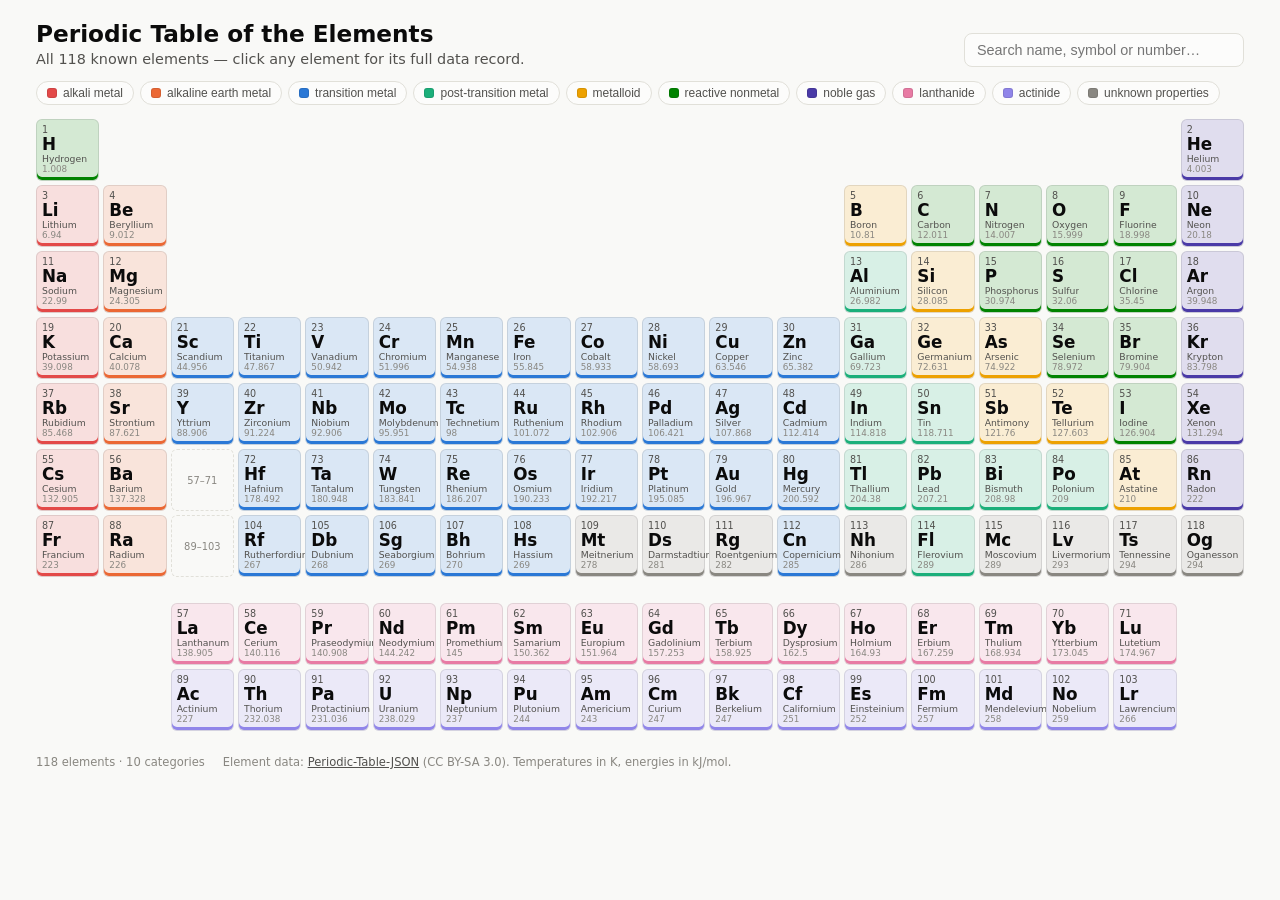
==== index.html @ 2567535f "Add interactive periodic table with per-element database objects - data/elements.js: database of all" ====
<!DOCTYPE html>
<html lang="en">
<head>
<meta charset="utf-8">
<meta name="viewport" content="width=device-width, initial-scale=1">
<title>Periodic Table of the Elements</title>
<link rel="stylesheet" href="css/style.css">
</head>
<body>
<div class="app">
  <header class="app-header">
    <div class="titles">
      <h1>Periodic Table of the Elements</h1>
      <p class="subtitle">All 118 known elements — click any element for its full data record.</p>
    </div>
    <div class="controls">
      <input id="search" type="search" placeholder="Search name, symbol or number…" autocomplete="off" aria-label="Search elements">
    </div>
  </header>

  <nav id="legend" class="legend" aria-label="Element categories"></nav>

  <div class="table-scroll">
    <main id="table" class="ptable" aria-label="Periodic table grid"></main>
  </div>

  <footer class="app-footer">
    <span id="count-note"></span>
    <span>Element data: <a href="https://github.com/Bowserinator/Periodic-Table-JSON" target="_blank" rel="noopener">Periodic-Table-JSON</a> (CC BY-SA 3.0). Temperatures in K, energies in kJ/mol.</span>
  </footer>
</div>

<dialog id="detail" class="detail" aria-labelledby="detail-name">
  <div class="detail-inner">
    <button class="close-btn" id="detail-close" aria-label="Close">✕</button>
    <div id="detail-body"></div>
    <div class="detail-nav">
      <button id="prev-el" class="nav-btn">← Prev</button>
      <button id="next-el" class="nav-btn">Next →</button>
    </div>
  </div>
</dialog>

<script src="data/elements.js"></script>
<script src="js/app.js"></script>
</body>
</html>
---- css/style.css ----
/* Periodic Table — theme-aware styles.
   Category accents come from a CVD-validated categorical palette; every tile
   also carries a text label, so color never works alone. */

:root {
  --surface-1: #fcfcfb;
  --page: #f9f9f7;
  --text-primary: #0b0b0b;
  --text-secondary: #52514e;
  --text-muted: #898781;
  --hairline: #e1e0d9;
  --ring: rgba(11, 11, 11, 0.10);
  --tint: 16%;            /* how strongly a tile is washed with its category hue */
  --tint-hover: 34%;

  --cat-alkali-metal: #e34948;
  --cat-alkaline-earth-metal: #eb6834;
  --cat-transition-metal: #2a78d6;
  --cat-post-transition-metal: #1baf7a;
  --cat-metalloid: #eda100;
  --cat-reactive-nonmetal: #008300;
  --cat-noble-gas: #4a3aa7;
  --cat-lanthanide: #e87ba4;
  --cat-actinide: #9085e9;
  --cat-unknown: #898781;
}

@media (prefers-color-scheme: dark) {
  :root {
    --surface-1: #1a1a19;
    --page: #0d0d0d;
    --text-primary: #ffffff;
    --text-secondary: #c3c2b7;
    --text-muted: #898781;
    --hairline: #2c2c2a;
    --ring: rgba(255, 255, 255, 0.10);
    --tint: 22%;
    --tint-hover: 40%;

    --cat-alkali-metal: #e66767;
    --cat-alkaline-earth-metal: #d95926;
    --cat-transition-metal: #3987e5;
    --cat-post-transition-metal: #199e70;
    --cat-metalloid: #c98500;
    --cat-noble-gas: #9085e9;
    --cat-actinide: #6d5fc9;
  }
}
:root[data-theme="light"] {
  --surface-1: #fcfcfb; --page: #f9f9f7;
  --text-primary: #0b0b0b; --text-secondary: #52514e; --text-muted: #898781;
  --hairline: #e1e0d9; --ring: rgba(11,11,11,0.10);
  --tint: 16%; --tint-hover: 34%;
  --cat-alkali-metal: #e34948; --cat-alkaline-earth-metal: #eb6834;
  --cat-transition-metal: #2a78d6; --cat-post-transition-metal: #1baf7a;
  --cat-metalloid: #eda100; --cat-noble-gas: #4a3aa7; --cat-actinide: #9085e9;
}
:root[data-theme="dark"] {
  --surface-1: #1a1a19; --page: #0d0d0d;
  --text-primary: #ffffff; --text-secondary: #c3c2b7; --text-muted: #898781;
  --hairline: #2c2c2a; --ring: rgba(255,255,255,0.10);
  --tint: 22%; --tint-hover: 40%;
  --cat-alkali-metal: #e66767; --cat-alkaline-earth-metal: #d95926;
  --cat-transition-metal: #3987e5; --cat-post-transition-metal: #199e70;
  --cat-metalloid: #c98500; --cat-noble-gas: #9085e9; --cat-actinide: #6d5fc9;
}

* { box-sizing: border-box; }

body {
  margin: 0;
  background: var(--page);
  color: var(--text-primary);
  font-family: system-ui, -apple-system, "Segoe UI", sans-serif;
}

.app { max-width: 1240px; margin: 0 auto; padding: 20px 16px 40px; }

.app-header {
  display: flex; flex-wrap: wrap; gap: 12px 24px;
  align-items: flex-end; justify-content: space-between;
  margin-bottom: 14px;
}
h1 { font-size: 1.45rem; margin: 0 0 4px; }
.subtitle { margin: 0; color: var(--text-secondary); font-size: 0.9rem; }

#search {
  width: 280px; max-width: 100%;
  padding: 8px 12px;
  border: 1px solid var(--hairline); border-radius: 8px;
  background: var(--surface-1); color: var(--text-primary);
  font-size: 0.9rem;
}
#search:focus { outline: 2px solid var(--cat-transition-metal); outline-offset: 1px; }

/* Legend — clickable category filter chips */
.legend { display: flex; flex-wrap: wrap; gap: 6px; margin-bottom: 14px; }
.legend-chip {
  display: inline-flex; align-items: center; gap: 6px;
  padding: 4px 10px; border-radius: 999px;
  border: 1px solid var(--hairline);
  background: var(--surface-1); color: var(--text-secondary);
  font-size: 0.75rem; cursor: pointer;
}
.legend-chip .swatch {
  width: 10px; height: 10px; border-radius: 3px;
  background: var(--chip-color); box-shadow: inset 0 0 0 1px var(--ring);
}
.legend-chip:hover { color: var(--text-primary); }
.legend-chip[aria-pressed="true"] {
  background: color-mix(in srgb, var(--chip-color) 20%, var(--surface-1));
  border-color: var(--chip-color);
  color: var(--text-primary);
}

/* The table grid: 18 columns, 10 rows (row 8 is the f-block spacer) */
.table-scroll { overflow-x: auto; padding-bottom: 6px; }
.ptable {
  display: grid;
  grid-template-columns: repeat(18, minmax(56px, 1fr));
  grid-template-rows: repeat(7, minmax(62px, auto)) 18px repeat(2, minmax(62px, auto));
  gap: 4px;
  min-width: 1080px;
}
.ptable .spacer-row { grid-column: 1 / -1; height: 14px; }

.el {
  grid-column: var(--x); grid-row: var(--y);
  position: relative;
  display: flex; flex-direction: column; justify-content: center;
  padding: 4px 5px 5px;
  border: 1px solid var(--ring);
  border-radius: 6px;
  background: color-mix(in srgb, var(--cat) var(--tint), var(--surface-1));
  box-shadow: inset 0 -3px 0 var(--cat);
  color: var(--text-primary);
  font: inherit; text-align: left; cursor: pointer;
  transition: transform 0.08s ease, background 0.08s ease, opacity 0.15s ease;
}
.el:hover, .el:focus-visible {
  background: color-mix(in srgb, var(--cat) var(--tint-hover), var(--surface-1));
  transform: translateY(-2px);
  z-index: 2;
}
.el:focus-visible { outline: 2px solid var(--text-primary); outline-offset: 1px; }
.el.dimmed { opacity: 0.15; }

.el .num { font-size: 0.6rem; color: var(--text-secondary); line-height: 1; }
.el .sym { font-size: 1.05rem; font-weight: 700; line-height: 1.2; }
.el .name {
  font-size: 0.58rem; color: var(--text-secondary);
  line-height: 1.1; overflow: hidden; text-overflow: ellipsis; white-space: nowrap;
}
.el .mass { font-size: 0.55rem; color: var(--text-muted); line-height: 1.1; }

/* markers linking main table to the f-block rows */
.fmarker {
  grid-column: var(--x); grid-row: var(--y);
  display: flex; align-items: center; justify-content: center;
  border: 1px dashed var(--hairline); border-radius: 6px;
  color: var(--text-muted); font-size: 0.62rem;
}

.app-footer {
  margin-top: 18px; display: flex; flex-wrap: wrap; gap: 4px 18px;
  color: var(--text-muted); font-size: 0.72rem;
}
.app-footer a { color: var(--text-secondary); }

/* Detail dialog */
.detail {
  border: 1px solid var(--hairline); border-radius: 14px;
  background: var(--surface-1); color: var(--text-primary);
  padding: 0; width: min(680px, calc(100vw - 32px));
  max-height: min(86vh, 760px);
}
.detail::backdrop { background: rgba(0, 0, 0, 0.45); }
.detail-inner { padding: 22px 24px 18px; }

.close-btn {
  position: absolute; top: 12px; right: 12px;
  border: 1px solid var(--hairline); border-radius: 8px;
  background: transparent; color: var(--text-secondary);
  width: 30px; height: 30px; cursor: pointer; font-size: 0.85rem;
}
.close-btn:hover { color: var(--text-primary); }

.detail-head { display: flex; gap: 16px; align-items: center; margin-bottom: 6px; }
.detail-tile {
  flex: none; width: 84px; height: 84px; border-radius: 10px;
  display: flex; flex-direction: column; align-items: center; justify-content: center;
  background: color-mix(in srgb, var(--cat) 24%, var(--surface-1));
  box-shadow: inset 0 -4px 0 var(--cat), inset 0 0 0 1px var(--ring);
}
.detail-tile .sym { font-size: 1.9rem; font-weight: 700; line-height: 1; }
.detail-tile .num { font-size: 0.75rem; color: var(--text-secondary); margin-top: 4px; }
.detail-head h2 { margin: 0 0 6px; font-size: 1.5rem; }
#detail-body .cat-chip {
  display: inline-flex; align-items: center; gap: 6px;
  font-size: 0.72rem; color: var(--text-secondary);
  border: 1px solid var(--hairline); border-radius: 999px; padding: 3px 10px;
}
#detail-body .cat-chip .swatch {
  width: 9px; height: 9px; border-radius: 3px; background: var(--cat);
}

.detail-summary { color: var(--text-secondary); font-size: 0.86rem; line-height: 1.5; margin: 12px 0 14px; }

.props {
  display: grid; grid-template-columns: repeat(auto-fill, minmax(190px, 1fr));
  gap: 8px; margin-bottom: 12px;
}
.prop {
  border: 1px solid var(--hairline); border-radius: 8px; padding: 7px 10px;
}
.prop .k { font-size: 0.62rem; text-transform: uppercase; letter-spacing: 0.04em; color: var(--text-muted); }
.prop .v { font-size: 0.85rem; margin-top: 2px; overflow-wrap: anywhere; }
.prop.wide { grid-column: 1 / -1; }

.shells { display: flex; flex-wrap: wrap; gap: 5px; margin-top: 3px; }
.shell {
  border: 1px solid var(--hairline); border-radius: 6px;
  padding: 2px 7px; font-size: 0.75rem; color: var(--text-secondary);
}
.shell b { color: var(--text-primary); }

.detail-src { font-size: 0.72rem; color: var(--text-muted); }
.detail-src a { color: var(--text-secondary); }

.detail-nav { display: flex; justify-content: space-between; margin-top: 14px; }
.nav-btn {
  border: 1px solid var(--hairline); border-radius: 8px;
  background: transparent; color: var(--text-secondary);
  padding: 6px 14px; font-size: 0.8rem; cursor: pointer;
}
.nav-btn:hover:not(:disabled) { color: var(--text-primary); border-color: var(--text-muted); }
.nav-btn:disabled { opacity: 0.35; cursor: default; }

@media (max-width: 720px) {
  .el .mass { display: none; }
  .ptable { min-width: 940px; grid-template-columns: repeat(18, minmax(48px, 1fr)); grid-auto-rows: minmax(54px, auto); }
}
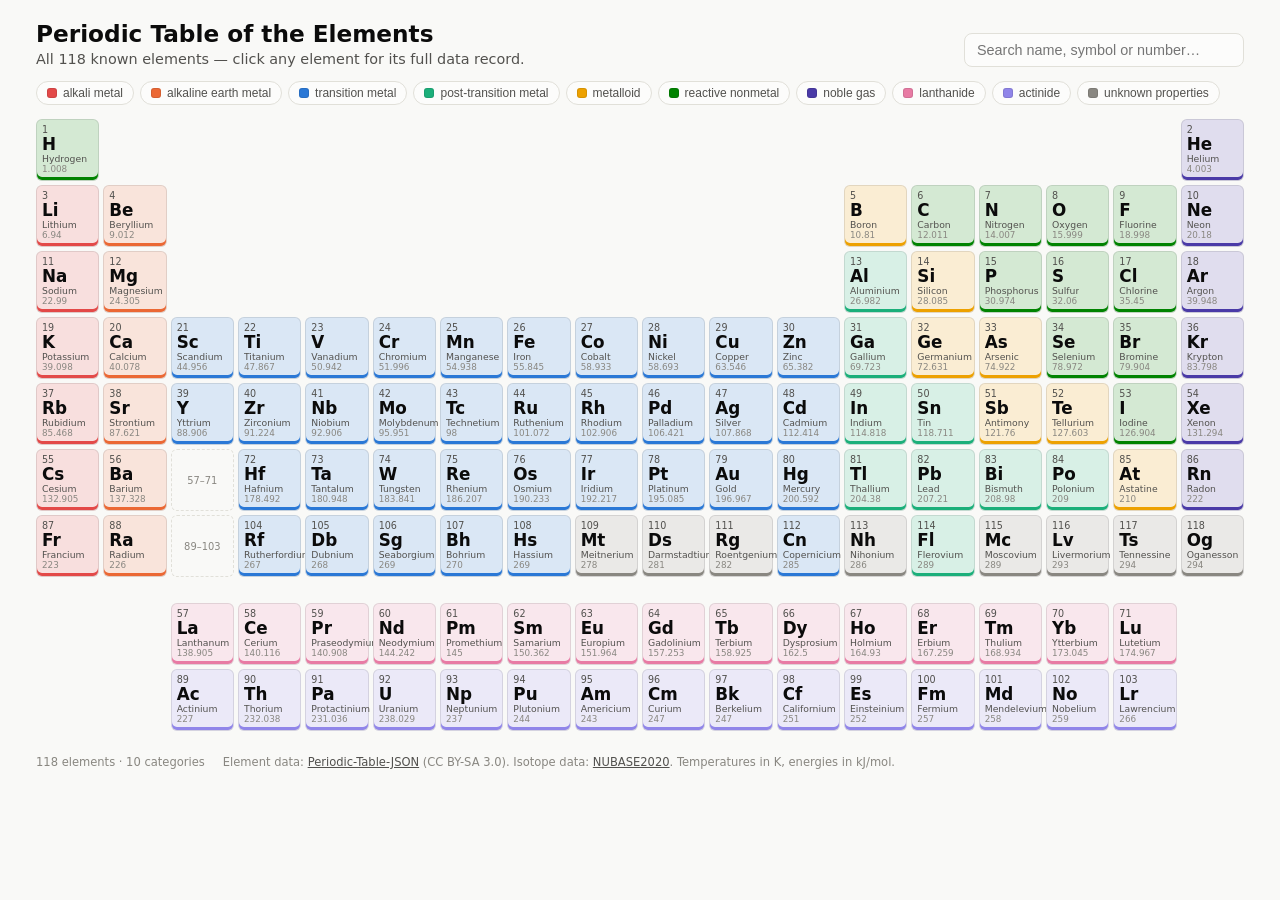
==== commit 97ab3a5c: "Add full isotope tables and decay-chain tracing to element cards - data/isotopes.js: new database of" ====
--- a/index.html
+++ b/index.html
@@ -26,7 +26,7 @@
 
   <footer class="app-footer">
     <span id="count-note"></span>
-    <span>Element data: <a href="https://github.com/Bowserinator/Periodic-Table-JSON" target="_blank" rel="noopener">Periodic-Table-JSON</a> (CC BY-SA 3.0). Temperatures in K, energies in kJ/mol.</span>
+    <span>Element data: <a href="https://github.com/Bowserinator/Periodic-Table-JSON" target="_blank" rel="noopener">Periodic-Table-JSON</a> (CC BY-SA 3.0). Isotope data: <a href="https://doi.org/10.1088/1674-1137/abddae" target="_blank" rel="noopener">NUBASE2020</a>. Temperatures in K, energies in kJ/mol.</span>
   </footer>
 </div>
 
@@ -42,6 +42,7 @@
 </dialog>
 
 <script src="data/elements.js"></script>
+<script src="data/isotopes.js"></script>
 <script src="js/app.js"></script>
 </body>
 </html>
--- a/css/style.css
+++ b/css/style.css
@@ -23,6 +23,9 @@
   --cat-lanthanide: #e87ba4;
   --cat-actinide: #9085e9;
   --cat-unknown: #898781;
+
+  --stable: #0ca30c;
+  --stable-ink: #006300;
 }
 
 @media (prefers-color-scheme: dark) {
@@ -44,6 +47,7 @@
     --cat-metalloid: #c98500;
     --cat-noble-gas: #9085e9;
     --cat-actinide: #6d5fc9;
+    --stable-ink: #0ca30c;
   }
 }
 :root[data-theme="light"] {
@@ -54,6 +58,7 @@
   --cat-alkali-metal: #e34948; --cat-alkaline-earth-metal: #eb6834;
   --cat-transition-metal: #2a78d6; --cat-post-transition-metal: #1baf7a;
   --cat-metalloid: #eda100; --cat-noble-gas: #4a3aa7; --cat-actinide: #9085e9;
+  --stable: #0ca30c; --stable-ink: #006300;
 }
 :root[data-theme="dark"] {
   --surface-1: #1a1a19; --page: #0d0d0d;
@@ -63,6 +68,7 @@
   --cat-alkali-metal: #e66767; --cat-alkaline-earth-metal: #d95926;
   --cat-transition-metal: #3987e5; --cat-post-transition-metal: #199e70;
   --cat-metalloid: #c98500; --cat-noble-gas: #9085e9; --cat-actinide: #6d5fc9;
+  --stable: #0ca30c; --stable-ink: #0ca30c;
 }
 
 * { box-sizing: border-box; }
@@ -171,8 +177,8 @@
 .detail {
   border: 1px solid var(--hairline); border-radius: 14px;
   background: var(--surface-1); color: var(--text-primary);
-  padding: 0; width: min(680px, calc(100vw - 32px));
-  max-height: min(86vh, 760px);
+  padding: 0; width: min(880px, calc(100vw - 32px));
+  max-height: min(88vh, 860px);
 }
 .detail::backdrop { background: rgba(0, 0, 0, 0.45); }
 .detail-inner { padding: 22px 24px 18px; }
@@ -224,6 +230,74 @@
 }
 .shell b { color: var(--text-primary); }
 
+/* Isotopes section */
+.iso-section { margin: 6px 0 12px; border-top: 1px solid var(--hairline); padding-top: 12px; }
+.iso-section h3 { margin: 0 0 4px; font-size: 1.02rem; }
+.iso-count { font-size: 0.72rem; font-weight: 400; color: var(--text-muted); margin-left: 6px; }
+.iso-facts { margin: 0 0 2px; font-size: 0.78rem; color: var(--text-secondary); }
+.iso-hint { margin: 0 0 8px; font-size: 0.7rem; color: var(--text-muted); }
+
+.iso-scroll {
+  max-height: 340px; overflow: auto;
+  border: 1px solid var(--hairline); border-radius: 8px;
+}
+.iso-table { border-collapse: collapse; width: 100%; font-size: 0.76rem; }
+.iso-table th {
+  position: sticky; top: 0; z-index: 1;
+  background: var(--surface-1); color: var(--text-muted);
+  font-size: 0.62rem; text-transform: uppercase; letter-spacing: 0.04em;
+  text-align: left; padding: 7px 10px; border-bottom: 1px solid var(--hairline);
+}
+.iso-table td {
+  padding: 5px 10px; border-bottom: 1px solid var(--hairline);
+  white-space: nowrap; font-variant-numeric: tabular-nums;
+}
+.iso-table tbody tr:last-child td { border-bottom: none; }
+.iso-table .nuc { font-weight: 600; }
+.iso-table .mass { color: var(--text-secondary); }
+.iso-row.radioactive { cursor: pointer; }
+.iso-row.radioactive:hover td, .iso-row.radioactive:focus-visible td {
+  background: color-mix(in srgb, var(--cat) 10%, transparent);
+}
+
+.stable-badge {
+  display: inline-block; padding: 1px 8px; border-radius: 999px;
+  font-size: 0.66rem; font-weight: 600;
+  color: var(--stable-ink); background: color-mix(in srgb, var(--stable) 18%, transparent);
+}
+.isomer-badge {
+  margin-left: 5px; padding: 0 5px; border-radius: 5px;
+  font-size: 0.62rem; font-weight: 400; color: var(--text-muted);
+  border: 1px solid var(--hairline);
+}
+.decay-chip {
+  display: inline-block; margin-right: 4px; padding: 1px 7px;
+  border: 1px solid var(--hairline); border-radius: 999px;
+  font-size: 0.68rem; color: var(--text-secondary);
+}
+.ab .ab-bar {
+  display: inline-block; vertical-align: middle;
+  width: calc(var(--w) * 0.42); max-width: 42px; height: 7px;
+  margin-right: 6px; border-radius: 3px;
+  background: color-mix(in srgb, var(--cat) 65%, var(--surface-1));
+}
+
+/* Decay chain */
+.chain-row > td { background: color-mix(in srgb, var(--cat) 5%, transparent); white-space: normal; }
+.chain { display: flex; flex-wrap: wrap; align-items: center; gap: 5px 7px; padding: 4px 0; }
+.chain-pill {
+  display: inline-flex; flex-direction: column; align-items: center;
+  padding: 3px 9px; border-radius: 8px;
+  border: 1px solid var(--hairline); background: var(--surface-1);
+}
+.chain-pill b { font-size: 0.8rem; }
+.chain-pill small { font-size: 0.6rem; color: var(--text-muted); }
+.chain-pill.stable { border-color: var(--stable); box-shadow: inset 0 0 0 1px var(--stable); }
+.chain-pill.fission { border-style: dashed; }
+.chain-arrow { font-size: 0.7rem; color: var(--text-secondary); white-space: nowrap; }
+.chain-note { font-size: 0.7rem; color: var(--text-secondary); padding: 2px 0 4px; }
+.iso-src { margin: 8px 0 0; font-size: 0.66rem; color: var(--text-muted); }
+
 .detail-src { font-size: 0.72rem; color: var(--text-muted); }
 .detail-src a { color: var(--text-secondary); }
 
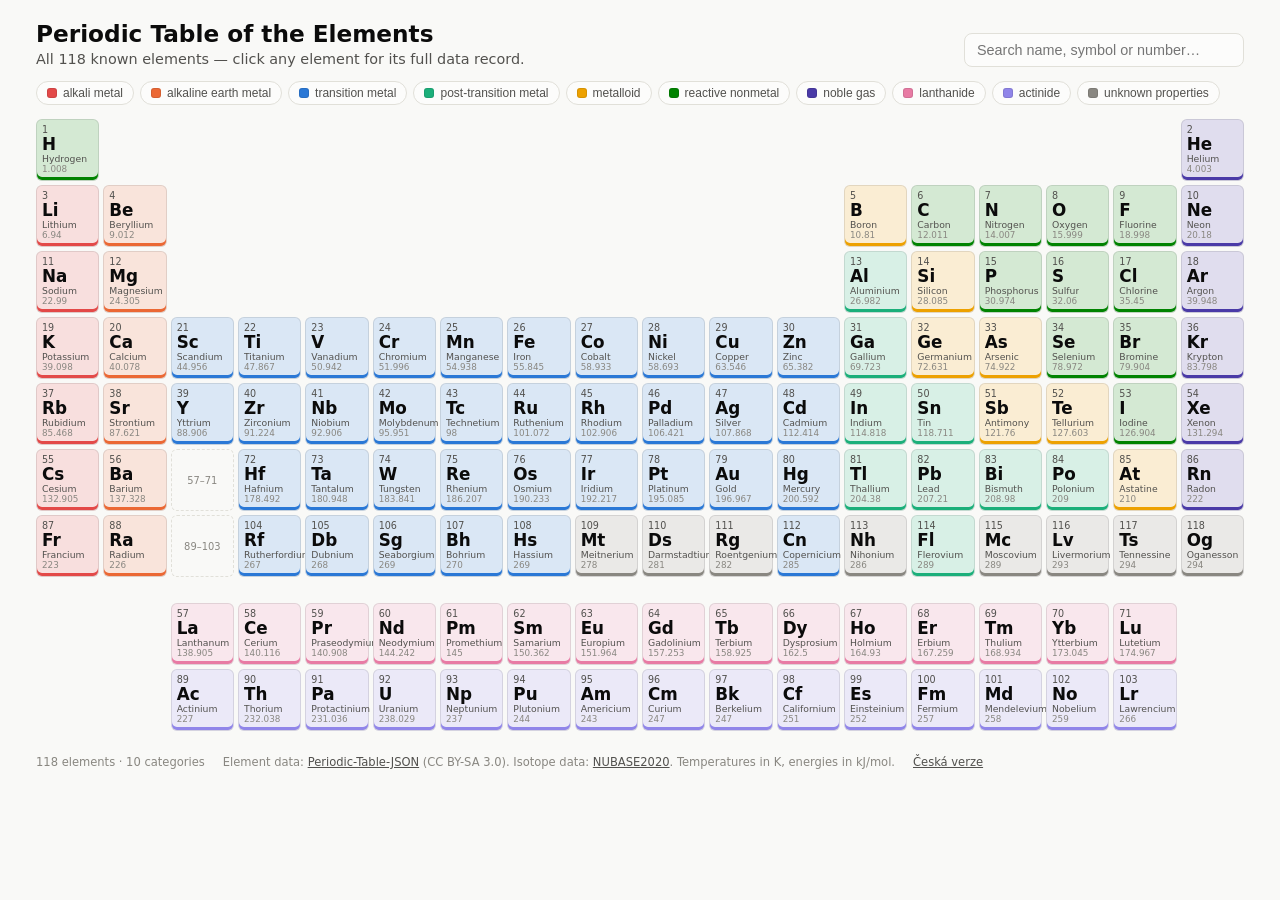
==== commit f9d86002: "Add Czech version (PSChP.html) and back up raw source datasets - PSChP.html: Czech edition of the pe" ====
--- a/index.html
+++ b/index.html
@@ -27,6 +27,7 @@
   <footer class="app-footer">
     <span id="count-note"></span>
     <span>Element data: <a href="https://github.com/Bowserinator/Periodic-Table-JSON" target="_blank" rel="noopener">Periodic-Table-JSON</a> (CC BY-SA 3.0). Isotope data: <a href="https://doi.org/10.1088/1674-1137/abddae" target="_blank" rel="noopener">NUBASE2020</a>. Temperatures in K, energies in kJ/mol.</span>
+    <span><a href="PSChP.html">Česká verze</a></span>
   </footer>
 </div>
 
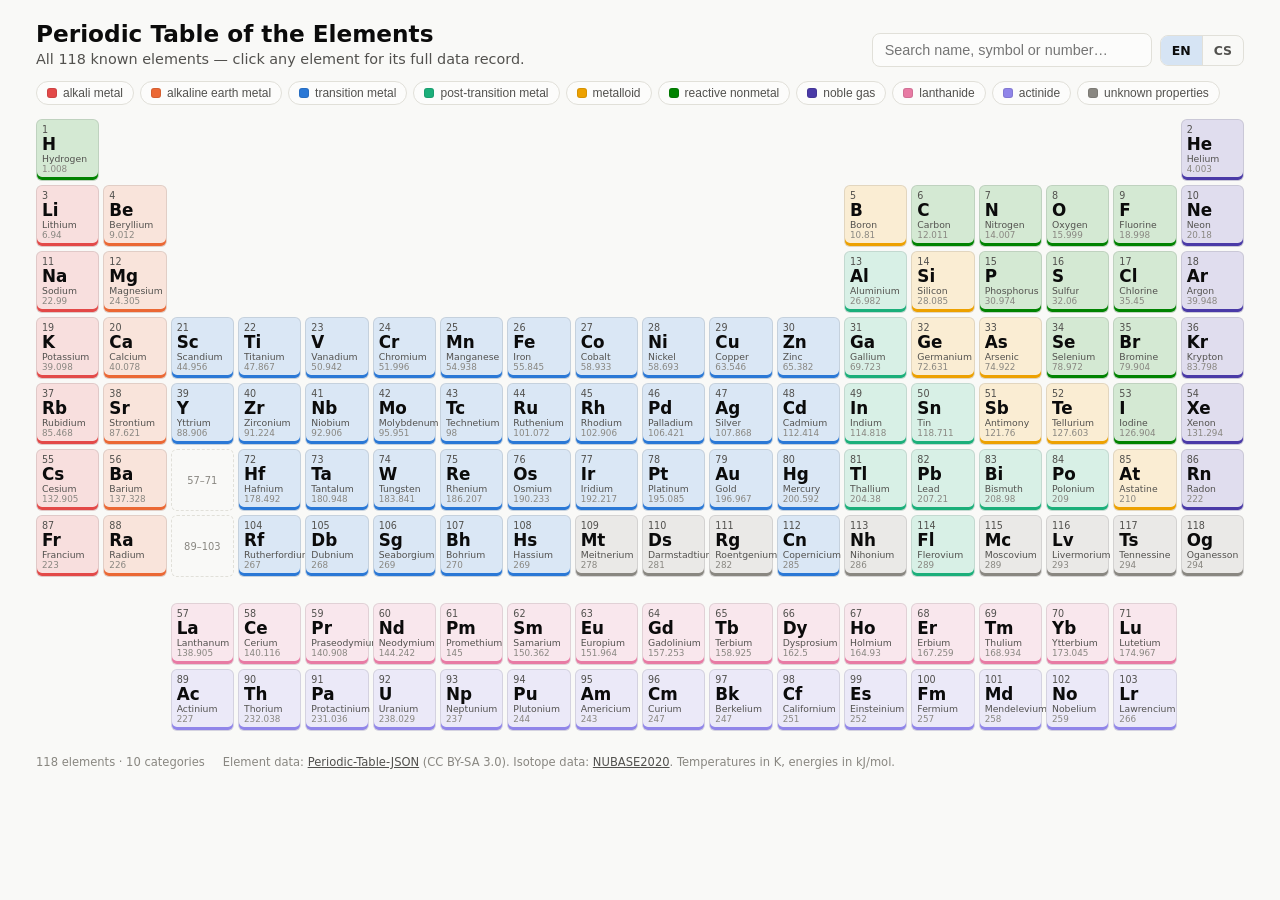
==== commit 60c66193: "Add live EN/CS language toggle and enlarged nuclide pop-up - Language is now a runtime layer: locale" ====
--- a/index.html
+++ b/index.html
@@ -1,5 +1,5 @@
 <!DOCTYPE html>
-<html lang="en">
+<html lang="en" data-default-lang="en">
 <head>
 <meta charset="utf-8">
 <meta name="viewport" content="width=device-width, initial-scale=1">
@@ -15,6 +15,10 @@
     </div>
     <div class="controls">
       <input id="search" type="search" placeholder="Search name, symbol or number…" autocomplete="off" aria-label="Search elements">
+      <div class="lang-toggle" role="group" aria-label="Language">
+        <button type="button" data-lang="en" aria-pressed="true">EN</button>
+        <button type="button" data-lang="cs" aria-pressed="false">CS</button>
+      </div>
     </div>
   </header>
 
@@ -26,8 +30,7 @@
 
   <footer class="app-footer">
     <span id="count-note"></span>
-    <span>Element data: <a href="https://github.com/Bowserinator/Periodic-Table-JSON" target="_blank" rel="noopener">Periodic-Table-JSON</a> (CC BY-SA 3.0). Isotope data: <a href="https://doi.org/10.1088/1674-1137/abddae" target="_blank" rel="noopener">NUBASE2020</a>. Temperatures in K, energies in kJ/mol.</span>
-    <span><a href="PSChP.html">Česká verze</a></span>
+    <span id="data-credit">Element data: <a href="https://github.com/Bowserinator/Periodic-Table-JSON" target="_blank" rel="noopener">Periodic-Table-JSON</a> (CC BY-SA 3.0). Isotope data: <a href="https://doi.org/10.1088/1674-1137/abddae" target="_blank" rel="noopener">NUBASE2020</a>. Temperatures in K, energies in kJ/mol.</span>
   </footer>
 </div>
 
@@ -42,8 +45,16 @@
   </div>
 </dialog>
 
+<dialog id="nuclide" class="detail nuclide" aria-labelledby="nuclide-name">
+  <div class="detail-inner">
+    <button class="close-btn" id="nuclide-close" aria-label="Close">✕</button>
+    <div id="nuclide-body"></div>
+  </div>
+</dialog>
+
 <script src="data/elements.js"></script>
 <script src="data/isotopes.js"></script>
+<script src="data/locale_cs.js"></script>
 <script src="js/app.js"></script>
 </body>
 </html>
--- a/css/style.css
+++ b/css/style.css
@@ -98,6 +98,22 @@
   font-size: 0.9rem;
 }
 #search:focus { outline: 2px solid var(--cat-transition-metal); outline-offset: 1px; }
+
+.controls { display: flex; align-items: center; gap: 8px; }
+.lang-toggle {
+  display: inline-flex; border: 1px solid var(--hairline); border-radius: 8px; overflow: hidden;
+}
+.lang-toggle button {
+  border: none; background: transparent; color: var(--text-secondary);
+  font: inherit; font-size: 0.78rem; font-weight: 600;
+  padding: 7px 11px; cursor: pointer;
+}
+.lang-toggle button + button { border-left: 1px solid var(--hairline); }
+.lang-toggle button:hover { color: var(--text-primary); }
+.lang-toggle button[aria-pressed="true"] {
+  background: color-mix(in srgb, var(--cat-transition-metal) 18%, var(--surface-1));
+  color: var(--text-primary);
+}
 
 /* Legend — clickable category filter chips */
 .legend { display: flex; flex-wrap: wrap; gap: 6px; margin-bottom: 14px; }
@@ -298,6 +314,38 @@
 .chain-note { font-size: 0.7rem; color: var(--text-secondary); padding: 2px 0 4px; }
 .iso-src { margin: 8px 0 0; font-size: 0.66rem; color: var(--text-muted); }
 
+/* Nuclide pop-up — enlarged view of one isotope and its decay chain */
+.nuclide { width: min(760px, calc(100vw - 32px)); }
+.nuclide .detail-tile.nuclide-tile { width: auto; min-width: 110px; padding: 0 14px; }
+.nuclide .detail-tile.nuclide-tile .sym { font-size: 1.7rem; }
+.nuclide .detail-head h2 { font-size: 1.25rem; }
+.nuclide h4 {
+  margin: 16px 0 8px; font-size: 0.72rem;
+  text-transform: uppercase; letter-spacing: 0.05em; color: var(--text-muted);
+}
+.nuclide-props { grid-template-columns: repeat(auto-fill, minmax(150px, 1fr)); }
+.big-badge { font-size: 0.8rem; padding: 3px 12px; }
+.nuclide .cat-chip b { color: var(--text-primary); }
+
+.decay-products { display: flex; flex-direction: column; gap: 6px; }
+.decay-product { display: flex; align-items: center; gap: 8px; flex-wrap: wrap; }
+
+.chain-pill.clickable { cursor: pointer; }
+.chain-pill.clickable:hover, .chain-pill.clickable:focus-visible {
+  border-color: var(--cat, var(--text-muted));
+  background: color-mix(in srgb, var(--cat, var(--text-muted)) 12%, var(--surface-1));
+}
+.chain-pill.clickable:focus-visible { outline: 2px solid var(--text-primary); outline-offset: 1px; }
+
+/* enlarged chain inside the pop-up */
+.chain.big { gap: 8px 10px; padding: 6px 0; }
+.chain.big .chain-pill { padding: 7px 14px; border-radius: 10px; }
+.chain.big .chain-pill b { font-size: 1.05rem; }
+.chain.big .chain-pill small { font-size: 0.72rem; }
+.chain.big .chain-arrow { font-size: 0.85rem; }
+
+.nuclide-foot { margin-top: 16px; display: flex; justify-content: flex-end; }
+
 .detail-src { font-size: 0.72rem; color: var(--text-muted); }
 .detail-src a { color: var(--text-secondary); }
 
